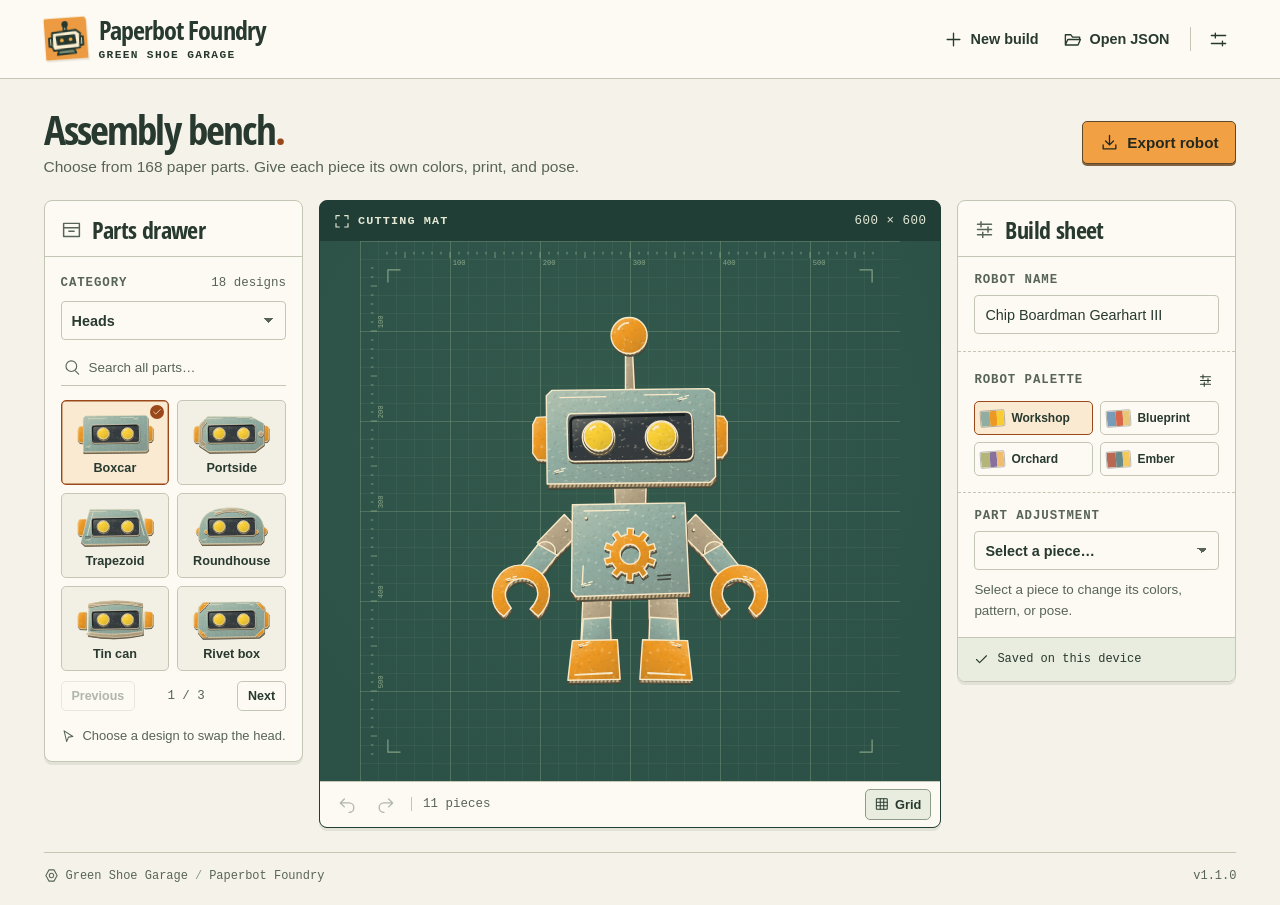
==== index.html @ af3d2be4 "init commit" ====
<!doctype html>
<html lang="en">
<head>
  <meta charset="utf-8">
  <meta name="viewport" content="width=device-width, initial-scale=1">
  <title>Paperbot Foundry · Green Shoe Garage</title>
  <meta http-equiv="refresh" content="0; url=./public/">
</head>
<body><p><a href="./public/">Open Paperbot Foundry</a></p></body>
</html>
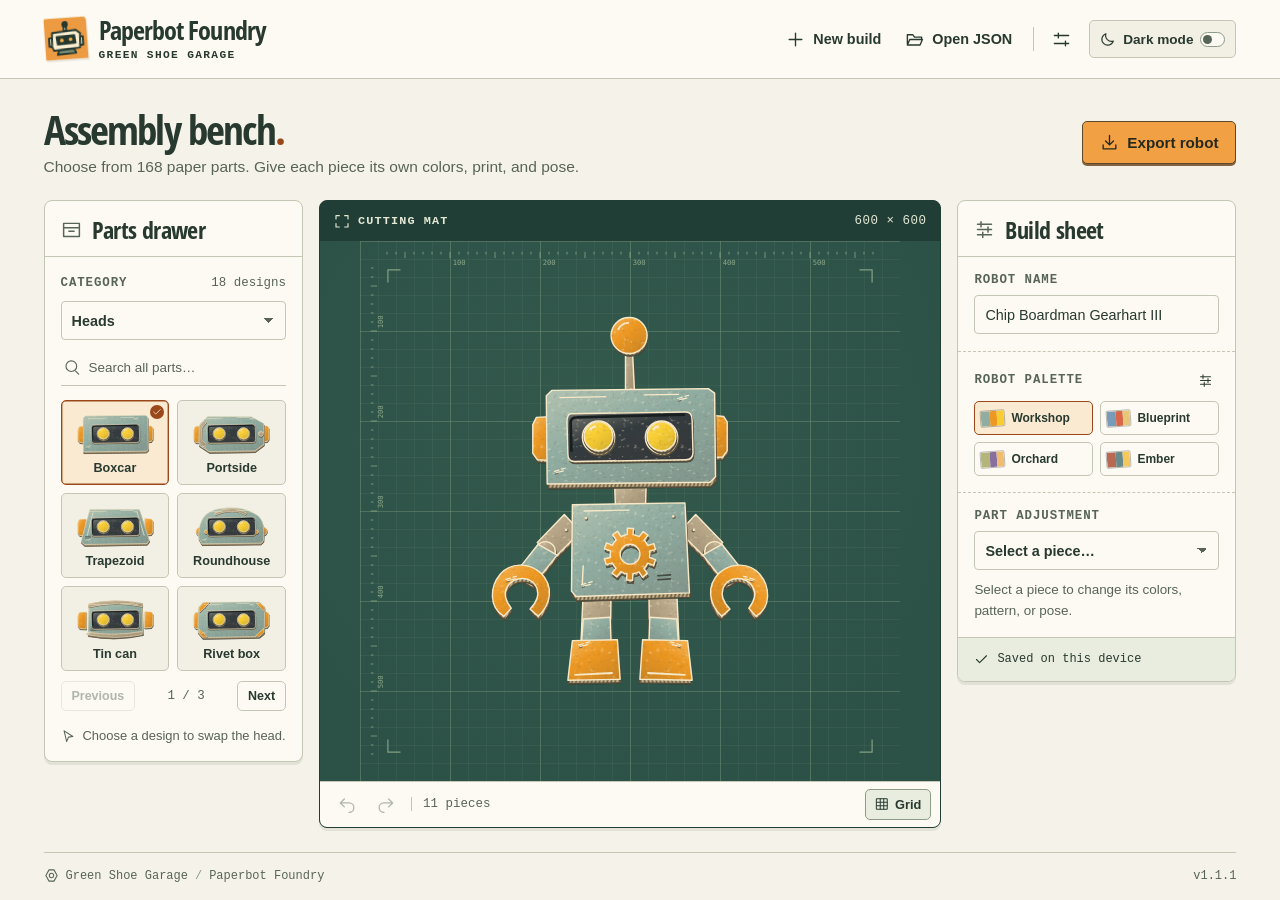
==== commit 8e865b75: "dark mode" ====
--- a/index.html
+++ b/index.html
@@ -4,7 +4,7 @@
   <meta charset="utf-8">
   <meta name="viewport" content="width=device-width, initial-scale=1">
   <title>Paperbot Foundry · Green Shoe Garage</title>
-  <meta http-equiv="refresh" content="0; url=./public/">
+  <meta http-equiv="refresh" content="0; url=./public/index.html">
 </head>
-<body><p><a href="./public/">Open Paperbot Foundry</a></p></body>
+<body><p><a href="./public/index.html">Open Paperbot Foundry</a></p></body>
 </html>
